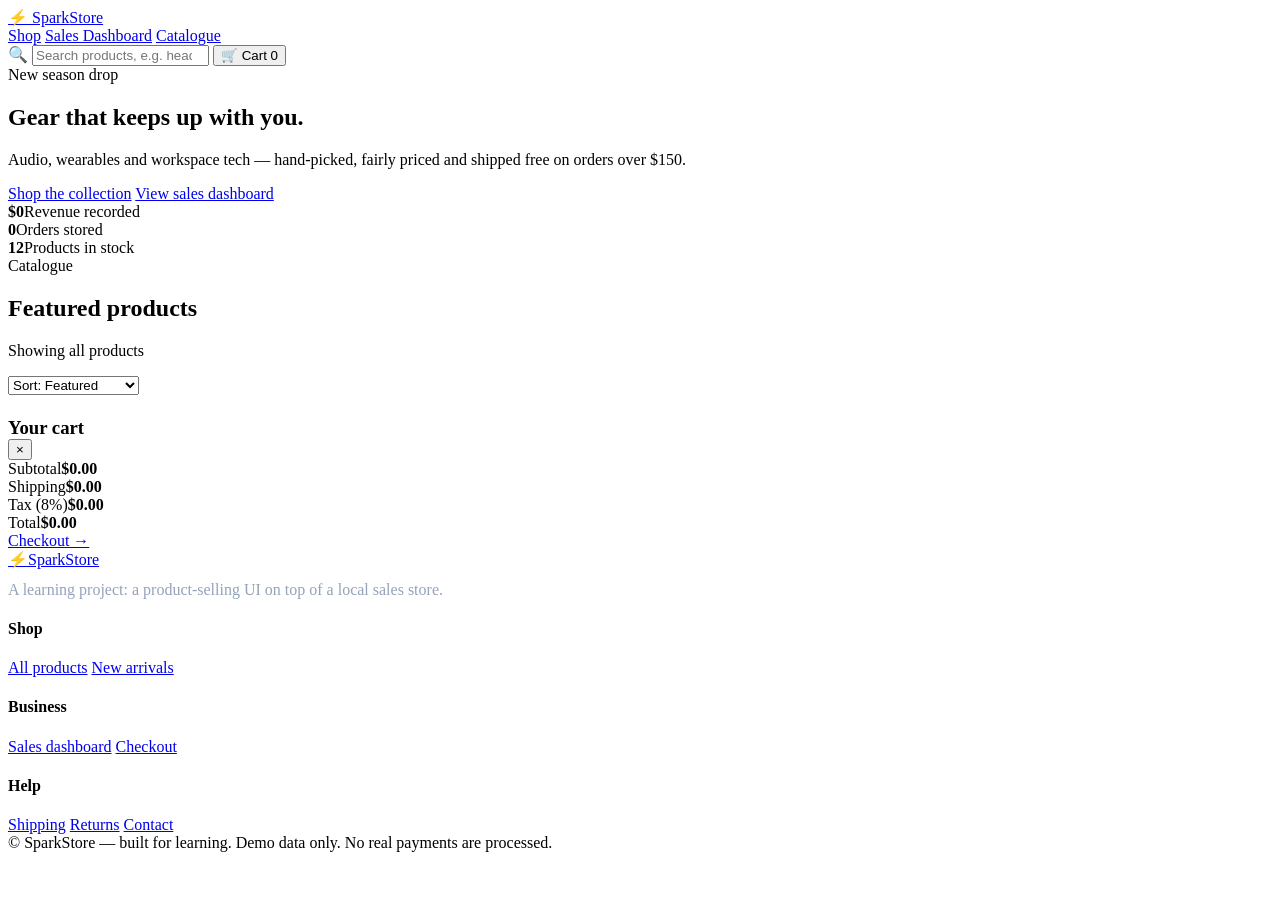
==== index.html @ dc9eda46 "Add files via upload" ====
<!DOCTYPE html>
<html lang="en">

<head>
  <meta charset="UTF-8" />
  <meta name="viewport" content="width=device-width, initial-scale=1" />
  <meta name="description" content="Spark Store: a demo e-commerce storefront with a sales dashboard." />
  <link rel="stylesheet" href="css/styles.css" />
  <link rel="icon"
    href="data:image/svg+xml,<svg xmlns='http://www.w3.org/2000/svg' viewBox='0 0 100 100'><text y='.9em' font-size='90'>&#9889;</text></svg>" />
</head>

<body>

  <!-- ============================ HEADER ============================ -->
  <header class="header">
    <div class="wrap header__inner">
      <a class="logo" href="index.html">
        <span class="logo__mark">&#9889;</span>
        <span>Spark<span class="muted">Store</span></span>
      </a>

      <nav class="nav">
        <a class="is-active" href="index.html">Shop</a>
        <a href="dashboard.html">Sales Dashboard</a>
        <a href="#catalogue">Catalogue</a>
      </nav>

      <!-- Live search box -->
      <label class="search">
        <span class="search__icon">&#128269;</span>
        <input id="searchInput" class="input" type="search" placeholder="Search products, e.g. headphones"
          aria-label="Search products" />
      </label>

      <!-- Opens the cart drawer -->
      <button id="cartButton" class="cart-btn" type="button" aria-label="Open cart">
        &#128722; <span class="cart-btn__label">Cart</span>
        <span id="cartCount" class="cart-btn__count">0</span>
      </button>
    </div>
  </header>

  <main>
    <!-- ============================= HERO ============================ -->
    <section class="hero">
      <div class="wrap">
        <div class="hero__card">
          <div class="hero__copy">
            <span class="eyebrow">New season drop</span>
            <h1>Gear that keeps up with you.</h1>
            <p>Audio, wearables and workspace tech &mdash; hand-picked, fairly priced and
              shipped free on orders over $150.</p>
            <div class="row">
              <a class="btn" href="#catalogue">Shop the collection</a>
              <a class="btn btn--ghost" href="dashboard.html">View sales dashboard</a>
            </div>
          </div>
          <div class="hero__stats">
            <div class="hero__stat"><strong id="heroRevenue">$0</strong><span>Revenue recorded</span></div>
            <div class="hero__stat"><strong id="heroOrders">0</strong><span>Orders stored</span></div>
            <div class="hero__stat"><strong id="heroProducts">12</strong><span>Products in stock</span></div>
          </div>
        </div>
      </div>
    </section>
    <!-- ========================== CATALOGUE ========================== -->
    <section class="section" id="catalogue">
      <div class="wrap">
        <div class="section__head">
          <div>
            <span class="eyebrow">Catalogue</span>
            <h2>Featured products</h2>
            <p id="resultLine">Showing all products</p>
          </div>
          <label class="field" style="margin:0">
            <select id="sortSelect" class="input" aria-label="Sort products">
              <option value="featured">Sort: Featured</option>
              <option value="price-asc">Price: Low to High</option>
              <option value="price-desc">Price: High to Low</option>
              <option value="rating">Top rated</option>
              <option value="name">Name: A&ndash;Z</option>
            </select>
          </label>
        </div>

        <!-- Category filter chips are generated by js/storefront.js -->
        <div class="chips" id="categoryChips" style="margin-bottom:22px"></div>

        <!-- Product cards are generated from the <template> below -->
        <div class="products" id="productGrid"></div>
      </div>
    </section>
  </main>

  <!-- ====================== PRODUCT CARD TEMPLATE ===================== -->
  <!-- The HTML "blueprint" of one product card, cloned by JavaScript. -->
  <template id="tplProductCard">
    <article class="card">
      <div class="card__media">
        <img class="js-img" src="" alt="" loading="lazy" />
        <span class="card__sale js-sale hidden">SALE</span>
        <div class="card__oos js-oos hidden">OUT OF STOCK</div>
      </div>
      <div class="card__body">
        <span class="card__cat js-cat"></span>
        <h3 class="card__title js-title"></h3>
        <div class="card__rating">
          <span class="stars js-stars"></span>
          <span class="js-reviews"></span>
        </div>
        <span class="badge js-stock"></span>
      </div>
      <div class="card__foot">
        <span class="price js-price"></span>
        <button class="btn btn--sm js-add" type="button">&#128722; Add</button>
      </div>
    </article>
  </template>

  <!-- ========================== CART DRAWER ========================= -->
  <div class="drawer" id="cartDrawer" aria-hidden="true">
    <div class="drawer__scrim" data-close-cart></div>
    <aside class="drawer__panel" role="dialog" aria-label="Shopping cart">
      <div class="drawer__head">
        <h3 style="margin:0">Your cart <span class="muted small" id="drawerCount"></span></h3>
        <button class="icon-btn" type="button" data-close-cart aria-label="Close cart">&times;</button>
      </div>

      <div class="drawer__body" id="cartBody"><!-- line items injected here --></div>

      <div class="drawer__foot">
        <div class="sum"><span>Subtotal</span><strong id="cartSubtotal">$0.00</strong></div>
        <div class="sum"><span>Shipping</span><strong id="cartShipping">$0.00</strong></div>
        <div class="sum"><span>Tax (8%)</span><strong id="cartTax">$0.00</strong></div>
        <div class="sum sum--total"><span>Total</span><strong id="cartTotal">$0.00</strong></div>
        <a class="btn btn--block" style="margin-top:14px" href="checkout.html">Checkout &rarr;</a>
        <div class="hint" id="storageHint" style="display:none"></div>
      </div>
    </aside>
  </div>

  <!-- ============================ FOOTER ============================ -->
  <footer class="footer">
    <div class="wrap">
      <div class="footer__grid">
        <div>
          <a class="logo" href="index.html"><span class="logo__mark">&#9889;</span><span>SparkStore</span></a>
          <p class="small" style="margin-top:12px;color:#94a3b8">
            A learning project: a product-selling UI on top of a local sales store.
          </p>
        </div>
        <div>
          <h4>Shop</h4>
          <a href="index.html">All products</a>
          <a href="#catalogue">New arrivals</a>
        </div>
        <div>
          <h4>Business</h4>
          <a href="dashboard.html">Sales dashboard</a>
          <a href="checkout.html">Checkout</a>
        </div>
        <div>
          <h4>Help</h4>
          <a href="#">Shipping</a>
          <a href="#">Returns</a>
          <a href="#">Contact</a>
        </div>
      </div>
      <div class="footer__bottom">
        <span>&copy; <span id="year"></span> SparkStore &mdash; built for learning.</span>
        <span>Demo data only. No real payments are processed.</span>
      </div>
    </div>
  </footer>

  <div id="toastHost"></div>

  <!-- =========================== SCRIPTS =========================== -->
  <script src="js/util.js"></script>
  <script src="js/products.js"></script>
  <script src="js/db.js"></script>
  <script src="js/cart.js"></script>
  <script src="js/storefront.js"></script>
</body>

</html>
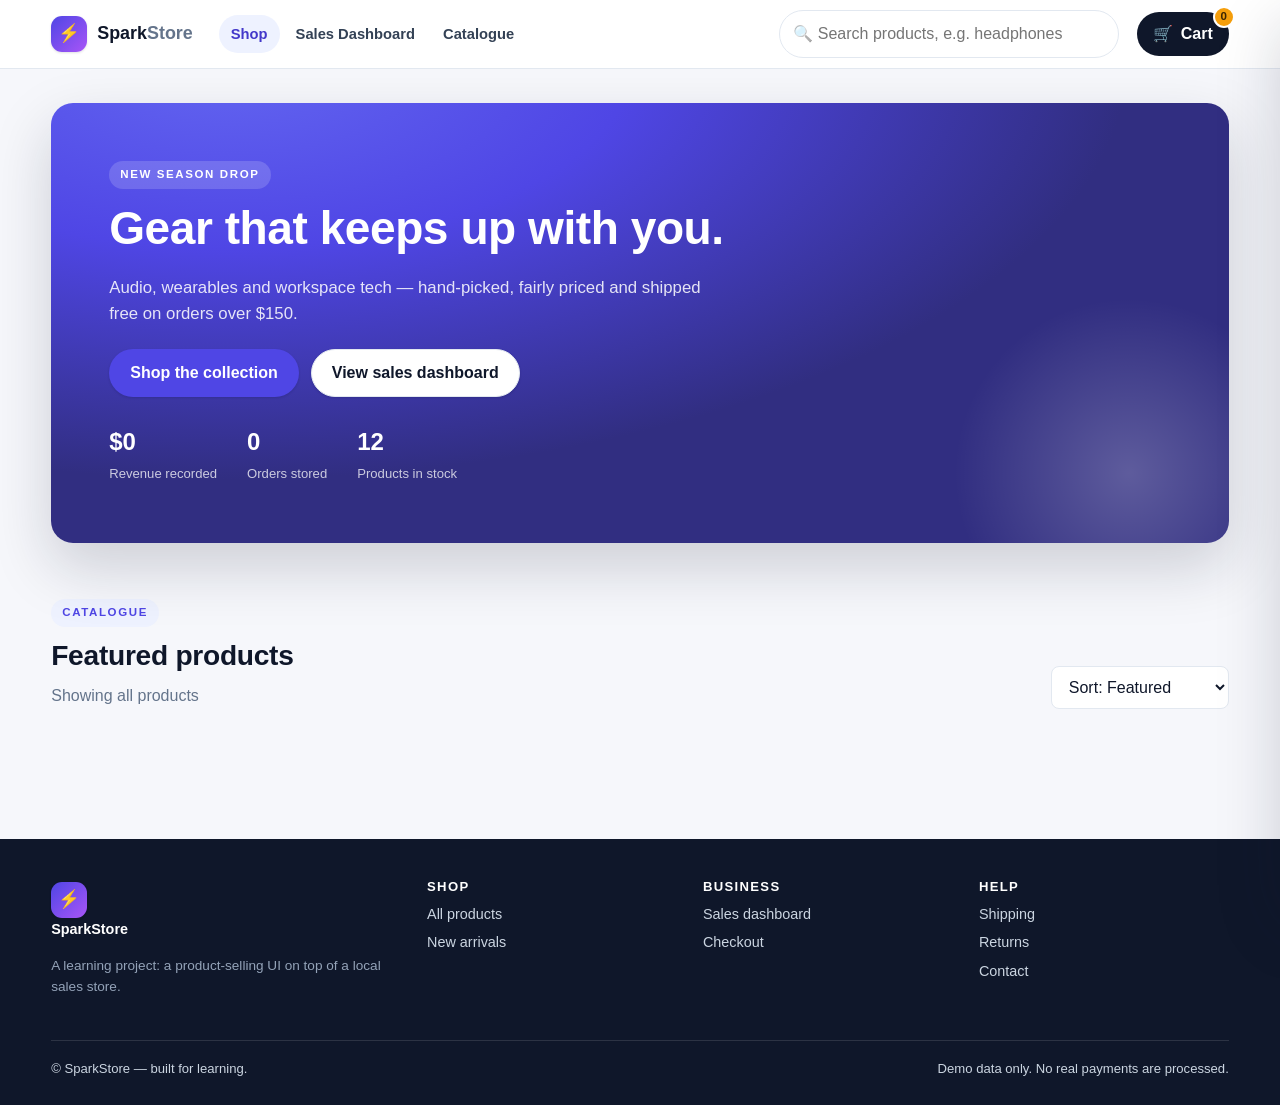
==== commit 730ca2dd: "Update index.html" ====
--- a/index.html
+++ b/index.html
@@ -5,7 +5,7 @@
   <meta charset="UTF-8" />
   <meta name="viewport" content="width=device-width, initial-scale=1" />
   <meta name="description" content="Spark Store: a demo e-commerce storefront with a sales dashboard." />
-  <link rel="stylesheet" href="css/styles.css" />
+  <link rel="stylesheet" href="styles.css" />
   <link rel="icon"
     href="data:image/svg+xml,<svg xmlns='http://www.w3.org/2000/svg' viewBox='0 0 100 100'><text y='.9em' font-size='90'>&#9889;</text></svg>" />
 </head>
@@ -184,4 +184,4 @@
   <script src="js/storefront.js"></script>
 </body>
 
-</html>+</html>
--- a/styles.css
+++ b/styles.css
@@ -0,0 +1,430 @@
+/* ==========================================================================
+   styles.css  -  one stylesheet for the whole storefront + dashboard.
+   Sections:
+     1. Design tokens (colors, spacing, shadows)
+     2. Base / reset
+     3. Layout helpers
+     4. Buttons, badges, form fields
+     5. Site header + nav + cart button
+     6. Homepage hero + categories
+     7. Product grid + cards
+     8. Cart drawer
+     9. Checkout page
+    10. Dashboard (KPI cards, chart, table)
+    11. Toasts, footer
+    12. Responsive breakpoints
+   ========================================================================== */
+
+/* ------------------------------ 1. Tokens ------------------------------ */
+:root {
+  --brand: #4f46e5;
+  --brand-dark: #4338ca;
+  --brand-soft: #eef2ff;
+  --accent: #f59e0b;
+
+  --ink: #0f172a;
+  --ink-2: #334155;
+  --muted: #64748b;
+  --line: #e2e8f0;
+  --surface: #ffffff;
+  --canvas: #f6f7fb;
+
+  --ok: #16a34a;
+  --warn: #d97706;
+  --danger: #dc2626;
+
+  --radius-sm: 8px;
+  --radius: 14px;
+  --radius-lg: 22px;
+  --shadow-sm: 0 1px 2px rgba(15, 23, 42, .06), 0 1px 3px rgba(15, 23, 42, .08);
+  --shadow: 0 10px 24px rgba(15, 23, 42, .08);
+  --shadow-lg: 0 24px 60px rgba(15, 23, 42, .18);
+  --header-h: 68px;
+  --font: "Segoe UI", Roboto, "Helvetica Neue", Arial, sans-serif;
+}
+
+/* ---------------------------- 2. Base reset ---------------------------- */
+* { box-sizing: border-box; }
+html { scroll-behavior: smooth; }
+body {
+  margin: 0;
+  font-family: var(--font);
+  color: var(--ink);
+  background: var(--canvas);
+  line-height: 1.55;
+  -webkit-font-smoothing: antialiased;
+}
+h1, h2, h3, h4 { margin: 0 0 .4em; line-height: 1.2; letter-spacing: -.01em; }
+h1 { font-size: clamp(1.9rem, 3.6vw, 3rem); }
+h2 { font-size: clamp(1.35rem, 2.2vw, 1.9rem); }
+h3 { font-size: 1.05rem; }
+p  { margin: 0 0 1rem; color: var(--ink-2); }
+a  { color: var(--brand); text-decoration: none; }
+a:hover { text-decoration: underline; }
+img { max-width: 100%; display: block; }
+button, input, select, textarea { font: inherit; color: inherit; }
+:focus-visible { outline: 3px solid rgba(79, 70, 229, .45); outline-offset: 2px; }
+
+/* --------------------------- 3. Layout helpers ------------------------- */
+.wrap { width: min(1180px, 92vw); margin-inline: auto; }
+.section { padding: 46px 0; }
+.section__head {
+  display: flex; align-items: flex-end; justify-content: space-between;
+  gap: 16px; margin-bottom: 22px; flex-wrap: wrap;
+}
+.section__head p { margin: 0; color: var(--muted); }
+.eyebrow {
+  display: inline-block; font-size: .72rem; font-weight: 700; letter-spacing: .14em;
+  text-transform: uppercase; color: var(--brand); background: var(--brand-soft);
+  padding: 5px 11px; border-radius: 999px; margin-bottom: 12px;
+}
+.grid { display: grid; gap: 20px; }
+.row { display: flex; gap: 12px; align-items: center; flex-wrap: wrap; }
+.spread { display: flex; justify-content: space-between; align-items: center; gap: 12px; }
+.muted { color: var(--muted); }
+.small { font-size: .85rem; }
+.hidden { display: none !important; }
+.text-right { text-align: right; }
+
+/* ------------------- 4. Buttons, badges and form fields ---------------- */
+.btn {
+  --btn-bg: var(--brand); --btn-fg: #fff;
+  display: inline-flex; align-items: center; justify-content: center; gap: 8px;
+  background: var(--btn-bg); color: var(--btn-fg);
+  border: 1px solid transparent; border-radius: 999px;
+  padding: 11px 20px; font-weight: 600; cursor: pointer;
+  transition: transform .12s ease, filter .15s ease, box-shadow .15s ease;
+  box-shadow: var(--shadow-sm); white-space: nowrap;
+}
+.btn:hover { filter: brightness(1.07); transform: translateY(-1px); text-decoration: none; }
+.btn:active { transform: translateY(0); }
+.btn--ghost { --btn-bg: #fff; --btn-fg: var(--ink); border-color: var(--line); }
+.btn--dark  { --btn-bg: var(--ink); }
+.btn--danger{ --btn-bg: var(--danger); }
+.btn--ok    { --btn-bg: var(--ok); }
+.btn--sm    { padding: 7px 14px; font-size: .85rem; }
+.btn--block { width: 100%; }
+.btn[disabled] { opacity: .5; cursor: not-allowed; transform: none; filter: none; }
+
+.badge {
+  display: inline-block; font-size: .72rem; font-weight: 700; padding: 3px 9px;
+  border-radius: 999px; background: var(--brand-soft); color: var(--brand-dark);
+  text-transform: uppercase; letter-spacing: .04em;
+}
+.badge--ok     { background: #dcfce7; color: #166534; }
+.badge--warn   { background: #fef3c7; color: #92400e; }
+.badge--danger { background: #fee2e2; color: #991b1b; }
+.badge--info   { background: #dbeafe; color: #1e40af; }
+
+.field { display: block; margin-bottom: 14px; }
+.field > span { display: block; font-size: .82rem; font-weight: 600; margin-bottom: 6px; color: var(--ink-2); }
+.input, select.input, textarea.input {
+  width: 100%; padding: 11px 13px; background: #fff;
+  border: 1px solid var(--line); border-radius: var(--radius-sm);
+  transition: border-color .15s ease, box-shadow .15s ease;
+}
+.input:focus { border-color: var(--brand); box-shadow: 0 0 0 4px rgba(79, 70, 229, .12); outline: none; }
+.input.is-invalid { border-color: var(--danger); background: #fff5f5; }
+.err { display: block; color: var(--danger); font-size: .78rem; margin-top: 5px; min-height: 0; }
+.fields-2 { display: grid; grid-template-columns: 1fr 1fr; gap: 0 14px; }
+
+/* ----------------------- 5. Header / nav / cart ------------------------ */
+.header {
+  position: sticky; top: 0; z-index: 60;
+  background: rgba(255, 255, 255, .92);
+  backdrop-filter: saturate(180%) blur(10px);
+  border-bottom: 1px solid var(--line);
+}
+.header__inner { display: flex; align-items: center; gap: 18px; height: var(--header-h); }
+.logo { display: flex; align-items: center; gap: 10px; font-weight: 800; font-size: 1.12rem; color: var(--ink); }
+.logo:hover { text-decoration: none; }
+.logo__mark {
+  width: 36px; height: 36px; border-radius: 11px; display: grid; place-items: center;
+  background: linear-gradient(135deg, var(--brand), #a855f7); color: #fff; font-size: 1.1rem;
+  box-shadow: var(--shadow-sm);
+}
+.nav { display: flex; gap: 4px; margin-left: 8px; }
+.nav a {
+  color: var(--ink-2); font-weight: 600; font-size: .92rem;
+  padding: 8px 12px; border-radius: 999px;
+}
+.nav a:hover { background: var(--brand-soft); color: var(--brand-dark); text-decoration: none; }
+.nav a.is-active { background: var(--brand-soft); color: var(--brand-dark); }
+
+.search { position: relative; flex: 1; max-width: 340px; margin-left: auto; }
+.search .input { padding-left: 38px; border-radius: 999px; background: #fff; }
+.search__icon { position: absolute; left: 14px; top: 50%; transform: translateY(-50%); opacity: .5; }
+
+.cart-btn {
+  position: relative; display: inline-flex; align-items: center; gap: 8px;
+  background: var(--ink); color: #fff; border: 0; border-radius: 999px;
+  padding: 10px 16px; font-weight: 600; cursor: pointer;
+}
+.cart-btn:hover { background: #1e293b; }
+.cart-btn__count {
+  position: absolute; top: -6px; right: -6px; min-width: 22px; height: 22px;
+  display: grid; place-items: center; padding: 0 5px;
+  background: var(--accent); color: #3b2503; font-size: .72rem; font-weight: 800;
+  border-radius: 999px; border: 2px solid #fff;
+}
+
+/* ------------------------- 6. Hero and categories ---------------------- */
+.hero { padding: 34px 0 10px; }
+.hero__card {
+  position: relative; overflow: hidden;
+  border-radius: var(--radius-lg);
+  padding: clamp(28px, 5vw, 58px);
+  color: #fff;
+  background: radial-gradient(900px 420px at 15% -10%, #6366f1 0%, #4f46e5 45%, #312e81 100%);
+  box-shadow: var(--shadow-lg);
+}
+.hero__card::after {
+  content: ""; position: absolute; right: -90px; bottom: -120px; width: 380px; height: 380px;
+  background: radial-gradient(circle at center, rgba(255, 255, 255, .22), transparent 65%);
+}
+.hero__copy { max-width: 620px; position: relative; z-index: 1; }
+.hero h1 { color: #fff; }
+.hero p { color: rgba(255, 255, 255, .86); font-size: 1.05rem; margin-bottom: 22px; }
+.hero .eyebrow { background: rgba(255, 255, 255, .16); color: #fff; }
+.hero__stats { display: flex; gap: 30px; flex-wrap: wrap; margin-top: 26px; position: relative; z-index: 1; }
+.hero__stat strong { display: block; font-size: 1.5rem; }
+.hero__stat span { font-size: .82rem; color: rgba(255, 255, 255, .75); }
+
+.chips { display: flex; gap: 9px; flex-wrap: wrap; }
+.chip {
+  border: 1px solid var(--line); background: #fff; color: var(--ink-2);
+  padding: 8px 15px; border-radius: 999px; font-size: .88rem; font-weight: 600; cursor: pointer;
+  transition: all .15s ease;
+}
+.chip:hover { border-color: #c7d2fe; color: var(--brand-dark); }
+.chip.is-active { background: var(--ink); border-color: var(--ink); color: #fff; }
+
+/* ------------------------- 7. Product grid + cards --------------------- */
+.products { display: grid; grid-template-columns: repeat(4, 1fr); gap: 20px; }
+
+.card {
+  background: var(--surface); border: 1px solid var(--line); border-radius: var(--radius);
+  overflow: hidden; display: flex; flex-direction: column;
+  transition: transform .16s ease, box-shadow .16s ease, border-color .16s ease;
+}
+.card:hover { transform: translateY(-4px); box-shadow: var(--shadow); border-color: #c7d2fe; }
+.card__media { position: relative; background: #f1f5f9; aspect-ratio: 4 / 3; overflow: hidden; }
+.card__media img { width: 100%; height: 100%; object-fit: cover; transition: transform .35s ease; }
+.card:hover .card__media img { transform: scale(1.05); }
+.card__sale {
+  position: absolute; top: 12px; left: 12px; background: var(--danger); color: #fff;
+  font-size: .7rem; font-weight: 800; padding: 4px 10px; border-radius: 999px;
+}
+.card__oos {
+  position: absolute; inset: 0; display: grid; place-items: center;
+  background: rgba(15, 23, 42, .55); color: #fff; font-weight: 700; letter-spacing: .05em;
+}
+.card__body { padding: 15px 16px 0; flex: 1; }
+.card__cat { font-size: .72rem; text-transform: uppercase; letter-spacing: .1em; color: var(--muted); font-weight: 700; }
+.card__title { font-size: .98rem; font-weight: 700; margin: 6px 0 8px; }
+.card__rating { display: flex; align-items: center; gap: 6px; font-size: .82rem; color: var(--muted); margin-bottom: 10px; }
+.stars { color: var(--accent); letter-spacing: 1px; }
+.card__foot { display: flex; align-items: center; justify-content: space-between; gap: 10px; padding: 14px 16px 16px; }
+.price { font-size: 1.12rem; font-weight: 800; }
+.price del { font-size: .82rem; color: var(--muted); font-weight: 500; margin-left: 6px; }
+.empty {
+  grid-column: 1 / -1; text-align: center; padding: 60px 20px;
+  background: #fff; border: 1px dashed var(--line); border-radius: var(--radius);
+}
+.empty__icon { font-size: 2.4rem; }
+
+/* ---------------------------- 8. Cart drawer --------------------------- */
+.drawer { position: fixed; inset: 0; z-index: 90; pointer-events: none; }
+.drawer__scrim {
+  position: absolute; inset: 0; background: rgba(15, 23, 42, .45);
+  opacity: 0; transition: opacity .25s ease;
+}
+.drawer__panel {
+  position: absolute; top: 0; right: 0; height: 100%; width: min(420px, 92vw);
+  background: var(--surface); display: flex; flex-direction: column;
+  box-shadow: var(--shadow-lg); transform: translateX(100%);
+  transition: transform .28s cubic-bezier(.22, .61, .36, 1);
+}
+.drawer.is-open { pointer-events: auto; }
+.drawer.is-open .drawer__scrim { opacity: 1; }
+.drawer.is-open .drawer__panel { transform: translateX(0); }
+.drawer__head {
+  display: flex; align-items: center; justify-content: space-between;
+  padding: 18px 20px; border-bottom: 1px solid var(--line);
+}
+.drawer__body { flex: 1; overflow-y: auto; padding: 16px 20px; }
+.drawer__foot { padding: 18px 20px; border-top: 1px solid var(--line); background: #fbfcfe; }
+.icon-btn {
+  border: 1px solid var(--line); background: #fff; width: 34px; height: 34px;
+  border-radius: 50%; cursor: pointer; display: grid; place-items: center;
+}
+.icon-btn:hover { background: var(--brand-soft); border-color: #c7d2fe; }
+
+.line {
+  display: grid; grid-template-columns: 62px 1fr auto; gap: 12px;
+  padding: 12px 0; border-bottom: 1px solid var(--line);
+}
+.line:last-child { border-bottom: 0; }
+.line__img { width: 62px; height: 62px; border-radius: 10px; background: #f1f5f9; object-fit: cover; }
+.line__name { font-weight: 600; font-size: .92rem; margin-bottom: 2px; }
+.line__meta { font-size: .8rem; color: var(--muted); }
+.line__right { text-align: right; }
+.line__total { font-weight: 700; font-size: .92rem; }
+
+.qty { display: inline-flex; align-items: center; border: 1px solid var(--line); border-radius: 999px; overflow: hidden; margin-top: 6px; }
+.qty button { border: 0; background: #fff; width: 28px; height: 28px; cursor: pointer; font-weight: 700; color: var(--ink-2); }
+.qty button:hover { background: var(--brand-soft); color: var(--brand-dark); }
+.qty span { min-width: 30px; text-align: center; font-size: .86rem; font-weight: 700; }
+
+.sum { display: flex; justify-content: space-between; font-size: .9rem; margin-bottom: 7px; color: var(--ink-2); }
+.sum--total { font-size: 1.1rem; font-weight: 800; color: var(--ink); border-top: 1px dashed var(--line); padding-top: 11px; margin-top: 11px; }
+.hint {
+  font-size: .78rem; color: var(--muted); background: #fffbeb; border: 1px solid #fde68a;
+  padding: 9px 11px; border-radius: var(--radius-sm); margin-top: 10px;
+}
+
+/* --------------------------- 9. Checkout page -------------------------- */
+.page-head { padding: 30px 0 6px; }
+.steps { display: flex; gap: 10px; align-items: center; font-size: .85rem; color: var(--muted); font-weight: 600; margin-top: 8px; }
+.steps b { color: var(--brand-dark); }
+
+.checkout { display: grid; grid-template-columns: 1.5fr 1fr; gap: 24px; align-items: start; padding-bottom: 60px; }
+.panel {
+  background: var(--surface); border: 1px solid var(--line);
+  border-radius: var(--radius); padding: 22px;
+}
+.panel + .panel { margin-top: 18px; }
+.panel__title { display: flex; align-items: center; gap: 10px; margin-bottom: 16px; }
+.panel__num {
+  width: 26px; height: 26px; border-radius: 50%; background: var(--brand-soft); color: var(--brand-dark);
+  display: grid; place-items: center; font-size: .82rem; font-weight: 800;
+}
+.side { position: sticky; top: calc(var(--header-h) + 18px); }
+
+.pay-options { display: grid; grid-template-columns: repeat(3, 1fr); gap: 10px; }
+.pay {
+  border: 1px solid var(--line); border-radius: var(--radius-sm); padding: 12px;
+  cursor: pointer; text-align: center; background: #fff; transition: all .15s ease; position: relative;
+}
+.pay input { position: absolute; opacity: 0; pointer-events: none; }
+.pay:hover { border-color: #c7d2fe; }
+.pay.is-active { border-color: var(--brand); background: var(--brand-soft); box-shadow: 0 0 0 3px rgba(79, 70, 229, .12); }
+.pay__emoji { font-size: 1.3rem; display: block; }
+.pay__label { font-size: .82rem; font-weight: 700; }
+
+.receipt { text-align: center; padding: 30px; }
+.receipt__tick {
+  width: 66px; height: 66px; margin: 0 auto 14px; border-radius: 50%;
+  background: #dcfce7; color: #166534; display: grid; place-items: center; font-size: 1.9rem;
+}
+.kv { display: grid; grid-template-columns: 1fr auto; gap: 6px 14px; font-size: .88rem; }
+.kv dt { color: var(--muted); }
+.kv dd { margin: 0; font-weight: 600; text-align: right; }
+
+/* --------------------------- 10. Dashboard ----------------------------- */
+.kpis { display: grid; grid-template-columns: repeat(4, 1fr); gap: 18px; }
+.kpi {
+  background: var(--surface); border: 1px solid var(--line); border-radius: var(--radius);
+  padding: 18px 20px;
+}
+.kpi__label { font-size: .78rem; text-transform: uppercase; letter-spacing: .09em; color: var(--muted); font-weight: 700; }
+.kpi__value { font-size: 1.75rem; font-weight: 800; margin: 6px 0 2px; }
+.kpi__foot { font-size: .82rem; }
+.kpi--brand { background: linear-gradient(150deg, #4f46e5, #312e81); border-color: transparent; color: #fff; }
+.kpi--brand .kpi__label, .kpi--brand .kpi__foot { color: rgba(255, 255, 255, .78); }
+
+.dash-grid { display: grid; grid-template-columns: 1.35fr 1fr; gap: 18px; margin-top: 18px; }
+
+.chart { display: flex; align-items: flex-end; gap: 12px; height: 200px; padding-top: 10px; }
+.chart__col { flex: 1; display: flex; flex-direction: column; justify-content: flex-end; align-items: center; gap: 8px; height: 100%; }
+.chart__bar {
+  width: 100%; max-width: 46px; border-radius: 8px 8px 3px 3px;
+  background: linear-gradient(180deg, #6366f1, #4338ca); min-height: 4px;
+  transition: height .5s cubic-bezier(.22, .61, .36, 1);
+}
+.chart__col:hover .chart__bar { background: linear-gradient(180deg, #f59e0b, #d97706); }
+.chart__val { font-size: .74rem; font-weight: 700; color: var(--ink-2); }
+.chart__label { font-size: .78rem; color: var(--muted); }
+
+.rank { list-style: none; margin: 0; padding: 0; }
+.rank li { display: grid; grid-template-columns: 30px 1fr auto; gap: 12px; align-items: center; padding: 10px 0; border-bottom: 1px dashed var(--line); }
+.rank li:last-child { border-bottom: 0; }
+.rank__no { font-weight: 800; color: var(--muted); }
+.rank__bar { height: 6px; border-radius: 999px; background: var(--brand); margin-top: 5px; }
+
+.toolbar { display: flex; gap: 10px; align-items: center; flex-wrap: wrap; margin-bottom: 4px; }
+.toolbar .input { width: auto; }
+
+.table-wrap { overflow-x: auto; border: 1px solid var(--line); border-radius: var(--radius); background: #fff; }
+table.data { width: 100%; border-collapse: collapse; font-size: .88rem; min-width: 940px; }
+table.data th {
+  text-align: left; font-size: .74rem; text-transform: uppercase; letter-spacing: .08em;
+  color: var(--muted); padding: 12px 14px; background: #f8fafc; border-bottom: 1px solid var(--line);
+  white-space: nowrap;
+}
+table.data td { padding: 13px 14px; border-bottom: 1px solid var(--line); vertical-align: middle; }
+table.data tbody tr:hover { background: #f8faff; }
+table.data tbody tr:last-child td { border-bottom: 0; }
+.mono { font-family: Consolas, "Courier New", monospace; font-weight: 600; }
+.cust { display: flex; align-items: center; gap: 10px; }
+.avatar {
+  width: 34px; height: 34px; border-radius: 50%; flex: 0 0 34px;
+  display: grid; place-items: center; font-weight: 800; font-size: .78rem;
+  background: var(--brand-soft); color: var(--brand-dark);
+}
+.row-actions { display: flex; gap: 4px; }
+.link-btn {
+  border: 0; background: transparent; color: var(--brand); font-weight: 600;
+  font-size: .84rem; cursor: pointer; padding: 4px 6px; border-radius: 6px;
+}
+.link-btn:hover { background: var(--brand-soft); }
+.link-btn--danger { color: var(--danger); }
+.link-btn--danger:hover { background: #fee2e2; }
+
+/* ------------------------- 11. Toasts + footer ------------------------- */
+#toastHost { position: fixed; right: 20px; bottom: 20px; z-index: 200; display: flex; flex-direction: column; gap: 10px; }
+.toast {
+  background: var(--ink); color: #fff; padding: 12px 16px; border-radius: var(--radius-sm);
+  box-shadow: var(--shadow); font-size: .9rem; font-weight: 600;
+  opacity: 0; transform: translateY(12px); transition: all .28s ease; max-width: 320px;
+}
+.toast.is-in { opacity: 1; transform: translateY(0); }
+.toast--ok { background: #15803d; }
+.toast--err { background: #b91c1c; }
+
+.footer { margin-top: 40px; background: var(--ink); color: #cbd5e1; padding: 40px 0 26px; }
+.footer__grid { display: grid; grid-template-columns: 1.4fr 1fr 1fr 1fr; gap: 26px; }
+.footer h4 { color: #fff; font-size: .82rem; text-transform: uppercase; letter-spacing: .1em; }
+.footer a { color: #cbd5e1; display: block; padding: 3px 0; font-size: .9rem; }
+.footer a:hover { color: #fff; }
+.footer .logo { color: #fff; }
+.footer__bottom {
+  margin-top: 26px; padding-top: 18px; border-top: 1px solid rgba(255, 255, 255, .12);
+  font-size: .82rem; display: flex; justify-content: space-between; gap: 12px; flex-wrap: wrap;
+}
+
+/* --------------------------- 12. Responsive ---------------------------- */
+@media (max-width: 1080px) {
+  .products { grid-template-columns: repeat(3, 1fr); }
+  .kpis { grid-template-columns: repeat(2, 1fr); }
+  .dash-grid { grid-template-columns: 1fr; }
+  .footer__grid { grid-template-columns: 1fr 1fr; }
+}
+@media (max-width: 900px) {
+  .checkout { grid-template-columns: 1fr; }
+  .side { position: static; }
+  .nav { display: none; }
+}
+@media (max-width: 680px) {
+  .products { grid-template-columns: repeat(2, 1fr); }
+  .pay-options { grid-template-columns: 1fr; }
+  .fields-2 { grid-template-columns: 1fr; }
+  .search { max-width: none; }
+  .cart-btn__label { display: none; }
+  .section { padding: 32px 0; }
+}
+@media (max-width: 460px) {
+  .products { grid-template-columns: 1fr; }
+  .kpis { grid-template-columns: 1fr; }
+  .footer__grid { grid-template-columns: 1fr; }
+}
